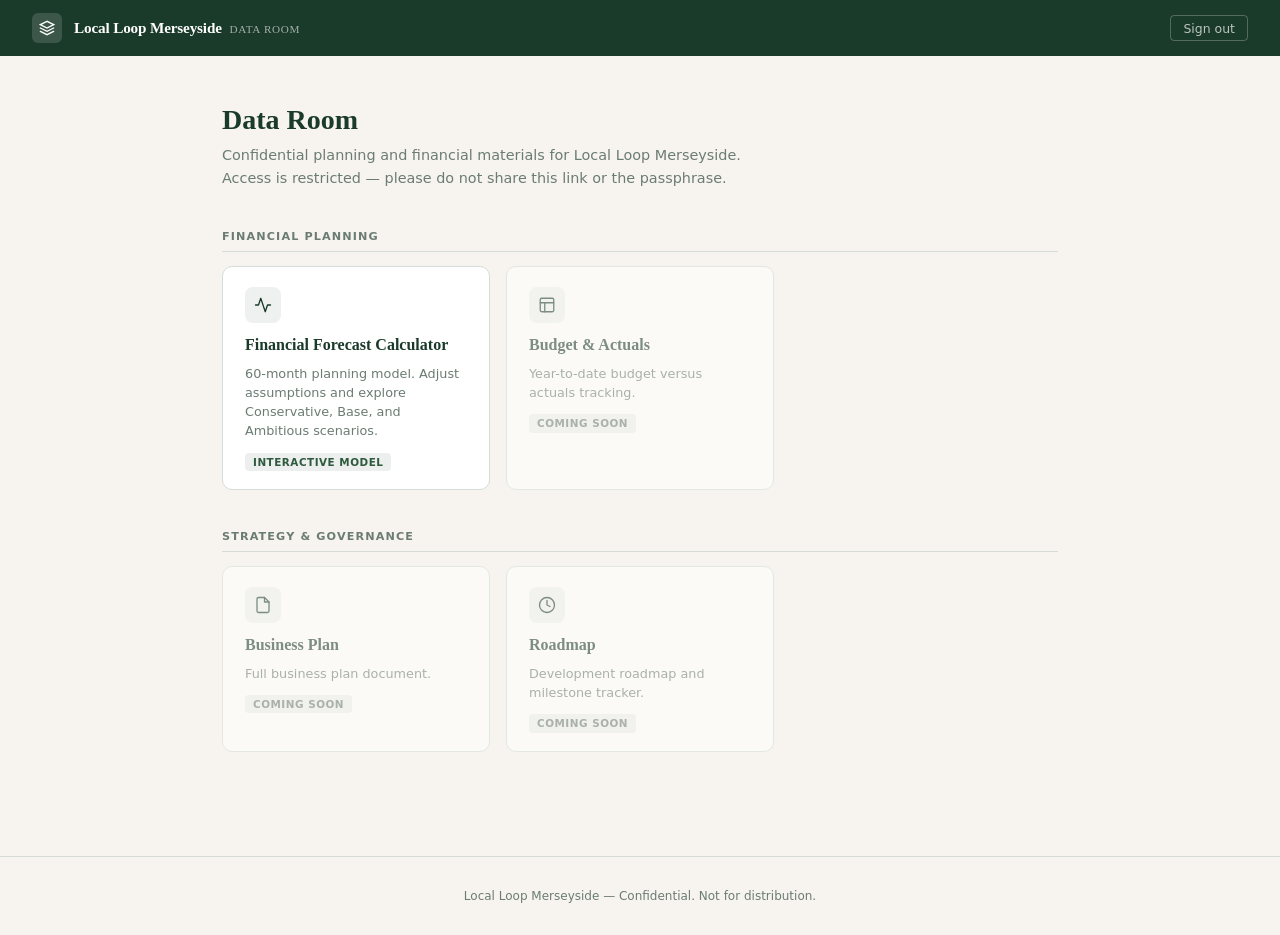
==== public/index.html @ 4d5fb969 "Initial data room — password gate, index, financial model" ====
<!DOCTYPE html>
<html lang="en">
<head>
  <meta charset="UTF-8" />
  <meta name="viewport" content="width=device-width, initial-scale=1.0" />
  <title>Local Loop Merseyside — Data Room</title>
  <style>
    *, *::before, *::after { box-sizing: border-box; margin: 0; padding: 0; }

    @import url('https://fonts.googleapis.com/css2?family=Fraunces:opsz,wght@9..144,400;9..144,600;9..144,700&family=DM+Sans:wght@400;500;600&display=swap');

    :root {
      --forest: #1a3a2a;
      --forest-mid: #2d5a3d;
      --sage: #7aab8a;
      --cream: #f7f4ef;
      --text: #1c2b22;
      --muted: #6b7c72;
      --border: #d4ddd7;
      --card-bg: #ffffff;
    }

    html, body {
      min-height: 100%;
      font-family: 'DM Sans', system-ui, sans-serif;
      background: var(--cream);
      color: var(--text);
    }

    /* ── Header ── */
    header {
      background: var(--forest);
      color: #fff;
      padding: 0 2rem;
      height: 56px;
      display: flex;
      align-items: center;
      justify-content: space-between;
      position: sticky;
      top: 0;
      z-index: 100;
    }

    .header-left {
      display: flex;
      align-items: center;
      gap: 0.75rem;
    }

    .logo-mark {
      width: 30px;
      height: 30px;
      background: rgba(255,255,255,0.15);
      border-radius: 6px;
      display: flex;
      align-items: center;
      justify-content: center;
    }

    .logo-mark svg {
      width: 16px;
      height: 16px;
      fill: none;
      stroke: #fff;
      stroke-width: 2;
      stroke-linecap: round;
    }

    .site-name {
      font-family: 'Fraunces', Georgia, serif;
      font-size: 0.95rem;
      font-weight: 600;
      letter-spacing: -0.01em;
    }

    .site-tag {
      font-size: 0.7rem;
      font-weight: 400;
      opacity: 0.6;
      letter-spacing: 0.06em;
      text-transform: uppercase;
      margin-left: 0.25rem;
    }

    .logout-btn {
      font-size: 0.78rem;
      color: rgba(255,255,255,0.7);
      background: none;
      border: 1px solid rgba(255,255,255,0.25);
      border-radius: 4px;
      padding: 0.3rem 0.75rem;
      cursor: pointer;
      font-family: inherit;
      transition: color 0.15s, border-color 0.15s;
      text-decoration: none;
    }

    .logout-btn:hover { color: #fff; border-color: rgba(255,255,255,0.6); }

    /* ── Main ── */
    main {
      max-width: 900px;
      margin: 0 auto;
      padding: 3rem 2rem 4rem;
    }

    .page-header {
      margin-bottom: 2.5rem;
    }

    .page-header h1 {
      font-family: 'Fraunces', Georgia, serif;
      font-size: 1.75rem;
      font-weight: 700;
      color: var(--forest);
      margin-bottom: 0.5rem;
    }

    .page-header p {
      font-size: 0.9rem;
      color: var(--muted);
      line-height: 1.6;
      max-width: 520px;
    }

    /* ── Section ── */
    .section {
      margin-bottom: 2.5rem;
    }

    .section-title {
      font-size: 0.7rem;
      font-weight: 600;
      letter-spacing: 0.1em;
      text-transform: uppercase;
      color: var(--muted);
      margin-bottom: 0.875rem;
      padding-bottom: 0.5rem;
      border-bottom: 1px solid var(--border);
    }

    /* ── Cards ── */
    .cards {
      display: grid;
      grid-template-columns: repeat(auto-fill, minmax(260px, 1fr));
      gap: 1rem;
    }

    .card {
      background: var(--card-bg);
      border: 1px solid var(--border);
      border-radius: 10px;
      padding: 1.25rem 1.375rem 1.125rem;
      text-decoration: none;
      color: inherit;
      display: flex;
      flex-direction: column;
      gap: 0.5rem;
      transition: border-color 0.15s, box-shadow 0.15s, transform 0.15s;
      position: relative;
    }

    .card:hover {
      border-color: var(--forest-mid);
      box-shadow: 0 4px 16px rgba(26,58,42,0.1);
      transform: translateY(-1px);
    }

    .card:active { transform: translateY(0); }

    .card-icon {
      width: 36px;
      height: 36px;
      background: rgba(26,58,42,0.07);
      border-radius: 8px;
      display: flex;
      align-items: center;
      justify-content: center;
      margin-bottom: 0.25rem;
    }

    .card-icon svg {
      width: 18px;
      height: 18px;
      stroke: var(--forest);
      fill: none;
      stroke-width: 1.75;
      stroke-linecap: round;
      stroke-linejoin: round;
    }

    .card-title {
      font-family: 'Fraunces', Georgia, serif;
      font-size: 1rem;
      font-weight: 600;
      color: var(--forest);
      line-height: 1.3;
    }

    .card-desc {
      font-size: 0.8rem;
      color: var(--muted);
      line-height: 1.5;
    }

    .card-badge {
      display: inline-block;
      font-size: 0.65rem;
      font-weight: 600;
      letter-spacing: 0.05em;
      text-transform: uppercase;
      padding: 0.2rem 0.5rem;
      border-radius: 4px;
      background: rgba(26,58,42,0.08);
      color: var(--forest-mid);
      margin-top: 0.25rem;
      align-self: flex-start;
    }

    .card.placeholder {
      opacity: 0.55;
      pointer-events: none;
      cursor: default;
    }

    .card.placeholder .card-badge {
      background: rgba(107,124,114,0.12);
      color: var(--muted);
    }

    /* ── Footer ── */
    footer {
      text-align: center;
      font-size: 0.75rem;
      color: var(--muted);
      padding: 2rem;
      border-top: 1px solid var(--border);
    }
  </style>
</head>
<body>

<header>
  <div class="header-left">
    <div class="logo-mark">
      <svg viewBox="0 0 24 24">
        <path d="M12 2L2 7l10 5 10-5-10-5z"/>
        <path d="M2 17l10 5 10-5"/>
        <path d="M2 12l10 5 10-5"/>
      </svg>
    </div>
    <span class="site-name">Local Loop Merseyside <span class="site-tag">Data Room</span></span>
  </div>
  <a href="/logout" class="logout-btn">Sign out</a>
</header>

<main>
  <div class="page-header">
    <h1>Data Room</h1>
    <p>Confidential planning and financial materials for Local Loop Merseyside. Access is restricted — please do not share this link or the passphrase.</p>
  </div>

  <!-- Financial Planning -->
  <div class="section">
    <div class="section-title">Financial Planning</div>
    <div class="cards">
      <a href="/financial-model" class="card">
        <div class="card-icon">
          <svg viewBox="0 0 24 24">
            <polyline points="22 12 18 12 15 21 9 3 6 12 2 12"/>
          </svg>
        </div>
        <div class="card-title">Financial Forecast Calculator</div>
        <div class="card-desc">60-month planning model. Adjust assumptions and explore Conservative, Base, and Ambitious scenarios.</div>
        <span class="card-badge">Interactive model</span>
      </a>

      <div class="card placeholder">
        <div class="card-icon">
          <svg viewBox="0 0 24 24">
            <rect x="3" y="3" width="18" height="18" rx="2"/>
            <path d="M3 9h18M9 21V9"/>
          </svg>
        </div>
        <div class="card-title">Budget & Actuals</div>
        <div class="card-desc">Year-to-date budget versus actuals tracking.</div>
        <span class="card-badge">Coming soon</span>
      </div>
    </div>
  </div>

  <!-- Strategy & Governance -->
  <div class="section">
    <div class="section-title">Strategy &amp; Governance</div>
    <div class="cards">
      <div class="card placeholder">
        <div class="card-icon">
          <svg viewBox="0 0 24 24">
            <path d="M14 2H6a2 2 0 0 0-2 2v16a2 2 0 0 0 2 2h12a2 2 0 0 0 2-2V8z"/>
            <polyline points="14 2 14 8 20 8"/>
          </svg>
        </div>
        <div class="card-title">Business Plan</div>
        <div class="card-desc">Full business plan document.</div>
        <span class="card-badge">Coming soon</span>
      </div>

      <div class="card placeholder">
        <div class="card-icon">
          <svg viewBox="0 0 24 24">
            <circle cx="12" cy="12" r="10"/>
            <polyline points="12 6 12 12 16 14"/>
          </svg>
        </div>
        <div class="card-title">Roadmap</div>
        <div class="card-desc">Development roadmap and milestone tracker.</div>
        <span class="card-badge">Coming soon</span>
      </div>
    </div>
  </div>

</main>

<footer>
  Local Loop Merseyside &mdash; Confidential. Not for distribution.
</footer>

</body>
</html>
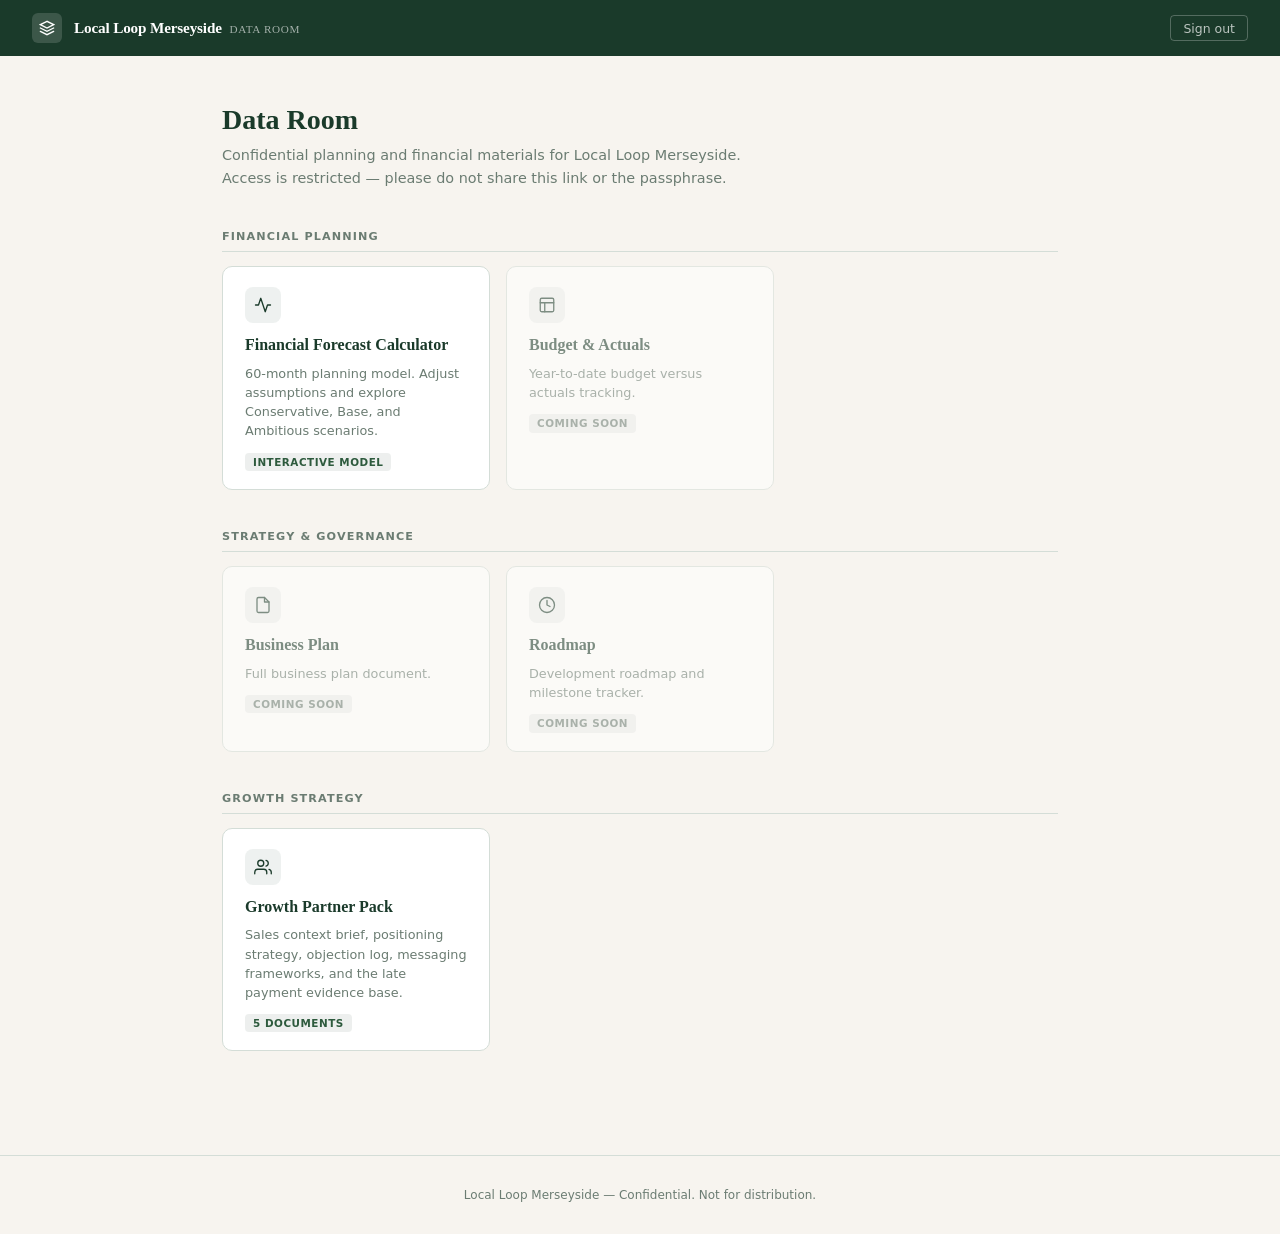
==== commit 66ffa2f7: "Add Growth Partner Pack — 5 static pages from Notion content plus Growth Strategy section on index" ====
--- a/public/index.html
+++ b/public/index.html
@@ -319,6 +319,26 @@
     </div>
   </div>
 
+  <!-- Growth Strategy -->
+  <div class="section">
+    <div class="section-title">Growth Strategy</div>
+    <div class="cards">
+      <a href="/growth-partner-pack/" class="card">
+        <div class="card-icon">
+          <svg viewBox="0 0 24 24">
+            <path d="M17 21v-2a4 4 0 0 0-4-4H5a4 4 0 0 0-4 4v2"/>
+            <circle cx="9" cy="7" r="4"/>
+            <path d="M23 21v-2a4 4 0 0 0-3-3.87"/>
+            <path d="M16 3.13a4 4 0 0 1 0 7.75"/>
+          </svg>
+        </div>
+        <div class="card-title">Growth Partner Pack</div>
+        <div class="card-desc">Sales context brief, positioning strategy, objection log, messaging frameworks, and the late payment evidence base.</div>
+        <span class="card-badge">5 documents</span>
+      </a>
+    </div>
+  </div>
+
 </main>
 
 <footer>
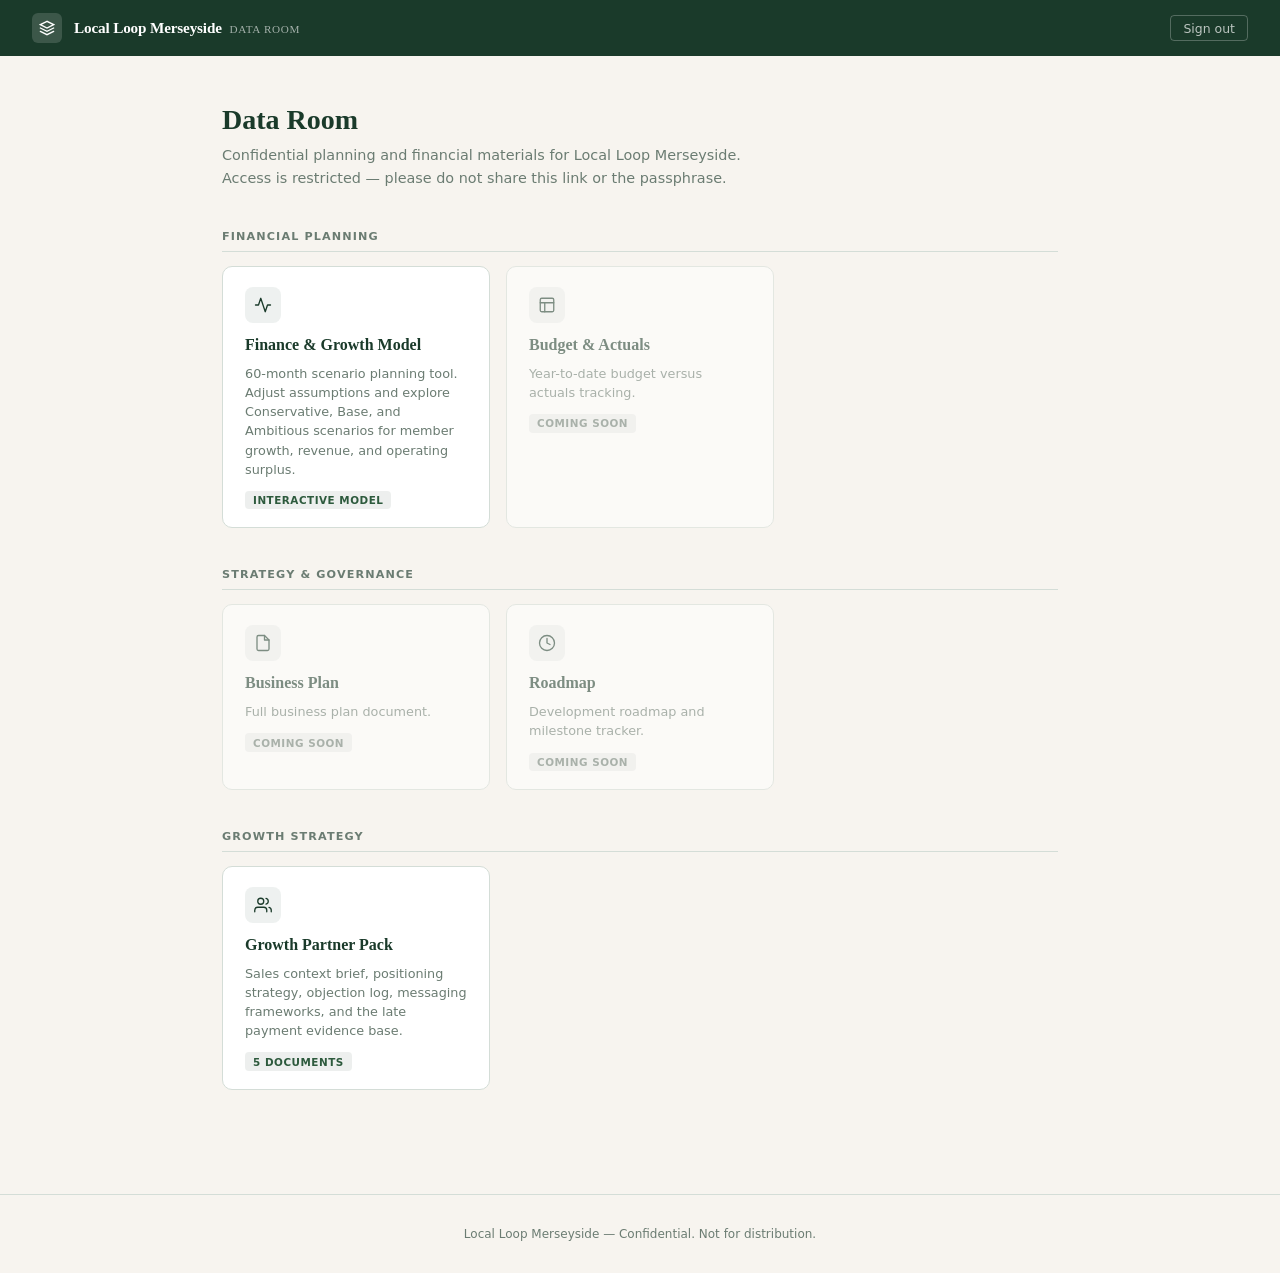
==== commit d4836764: "Rebuild financial model bundle (Finance & Growth Model rename, disclaimer moved, hedging removed) an" ====
--- a/public/index.html
+++ b/public/index.html
@@ -270,8 +270,8 @@
             <polyline points="22 12 18 12 15 21 9 3 6 12 2 12"/>
           </svg>
         </div>
-        <div class="card-title">Financial Forecast Calculator</div>
-        <div class="card-desc">60-month planning model. Adjust assumptions and explore Conservative, Base, and Ambitious scenarios.</div>
+        <div class="card-title">Finance &amp; Growth Model</div>
+        <div class="card-desc">60-month scenario planning tool. Adjust assumptions and explore Conservative, Base, and Ambitious scenarios for member growth, revenue, and operating surplus.</div>
         <span class="card-badge">Interactive model</span>
       </a>
 
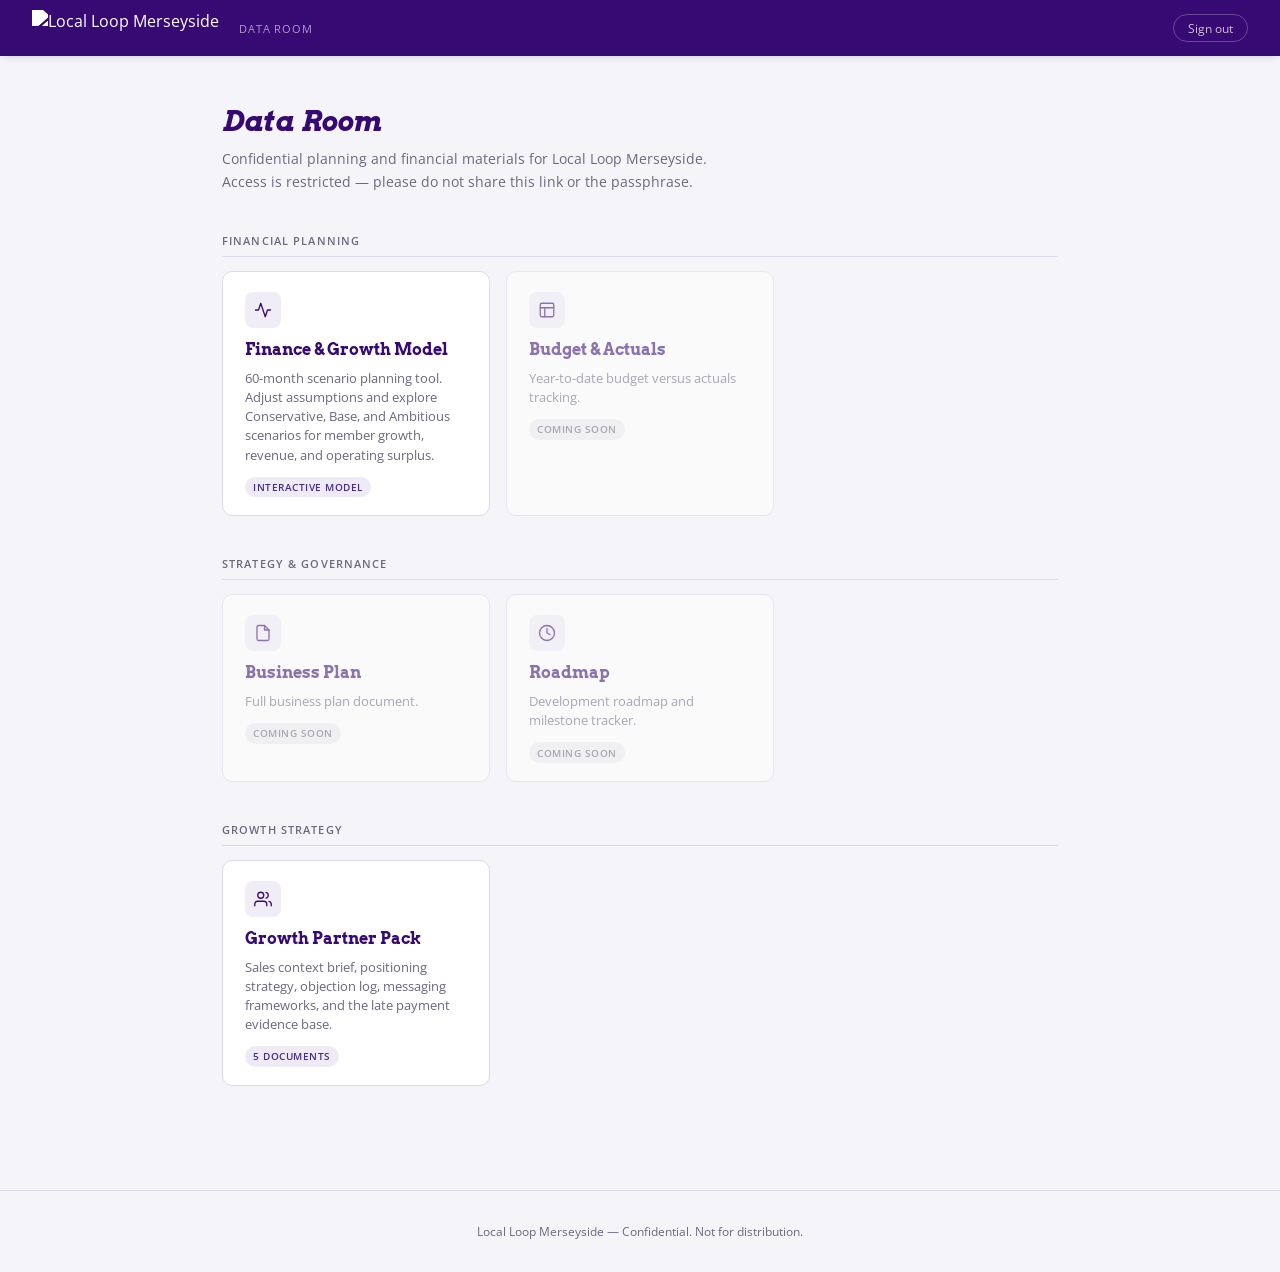
==== commit 09e74c30: "Rebrand: Local Loop purple brand system across all pages - Financial model SPA: replace teal/Fraunce" ====
--- a/public/index.html
+++ b/public/index.html
@@ -4,32 +4,34 @@
   <meta charset="UTF-8" />
   <meta name="viewport" content="width=device-width, initial-scale=1.0" />
   <title>Local Loop Merseyside — Data Room</title>
+  <link rel="preconnect" href="https://fonts.googleapis.com" />
+  <link rel="preconnect" href="https://fonts.gstatic.com" crossorigin />
+  <link href="https://fonts.googleapis.com/css2?family=Arvo:ital,wght@0,400;0,700;1,400;1,700&family=Open+Sans:wght@400;500;600&display=swap" rel="stylesheet" />
   <style>
     *, *::before, *::after { box-sizing: border-box; margin: 0; padding: 0; }
 
-    @import url('https://fonts.googleapis.com/css2?family=Fraunces:opsz,wght@9..144,400;9..144,600;9..144,700&family=DM+Sans:wght@400;500;600&display=swap');
-
     :root {
-      --forest: #1a3a2a;
-      --forest-mid: #2d5a3d;
-      --sage: #7aab8a;
-      --cream: #f7f4ef;
-      --text: #1c2b22;
-      --muted: #6b7c72;
-      --border: #d4ddd7;
-      --card-bg: #ffffff;
+      --purple:      oklch(0.30 0.155 293);
+      --purple-mid:  oklch(0.38 0.145 293);
+      --purple-light:oklch(0.55 0.130 293);
+      --green:       oklch(0.90 0.195 130);
+      --cream:       #f5f4f8;
+      --text:        #1c1a2e;
+      --muted:       #6b6880;
+      --border:      #dddae8;
+      --card-bg:     #ffffff;
     }
 
     html, body {
       min-height: 100%;
-      font-family: 'DM Sans', system-ui, sans-serif;
+      font-family: 'Open Sans', system-ui, sans-serif;
       background: var(--cream);
       color: var(--text);
     }
 
     /* ── Header ── */
     header {
-      background: var(--forest);
+      background: var(--purple);
       color: #fff;
       padding: 0 2rem;
       height: 56px;
@@ -39,6 +41,7 @@
       position: sticky;
       top: 0;
       z-index: 100;
+      box-shadow: 0 2px 8px -2px rgba(30, 0, 80, 0.18);
     }
 
     .header-left {
@@ -47,48 +50,29 @@
       gap: 0.75rem;
     }
 
-    .logo-mark {
-      width: 30px;
-      height: 30px;
-      background: rgba(255,255,255,0.15);
-      border-radius: 6px;
-      display: flex;
-      align-items: center;
-      justify-content: center;
-    }
-
-    .logo-mark svg {
-      width: 16px;
-      height: 16px;
-      fill: none;
-      stroke: #fff;
-      stroke-width: 2;
-      stroke-linecap: round;
-    }
-
-    .site-name {
-      font-family: 'Fraunces', Georgia, serif;
-      font-size: 0.95rem;
-      font-weight: 600;
-      letter-spacing: -0.01em;
+    .header-logo {
+      height: 36px;
+      width: auto;
+      filter: brightness(0) invert(1);
     }
 
     .site-tag {
       font-size: 0.7rem;
       font-weight: 400;
       opacity: 0.6;
-      letter-spacing: 0.06em;
+      letter-spacing: 0.08em;
       text-transform: uppercase;
-      margin-left: 0.25rem;
+      margin-left: 0.5rem;
+      font-family: 'Open Sans', sans-serif;
     }
 
     .logout-btn {
       font-size: 0.78rem;
-      color: rgba(255,255,255,0.7);
+      color: rgba(255,255,255,0.75);
       background: none;
       border: 1px solid rgba(255,255,255,0.25);
-      border-radius: 4px;
-      padding: 0.3rem 0.75rem;
+      border-radius: 20px;
+      padding: 0.3rem 0.875rem;
       cursor: pointer;
       font-family: inherit;
       transition: color 0.15s, border-color 0.15s;
@@ -109,10 +93,11 @@
     }
 
     .page-header h1 {
-      font-family: 'Fraunces', Georgia, serif;
+      font-family: 'Arvo', Georgia, serif;
+      font-style: italic;
       font-size: 1.75rem;
       font-weight: 700;
-      color: var(--forest);
+      color: var(--purple);
       margin-bottom: 0.5rem;
     }
 
@@ -161,8 +146,8 @@
     }
 
     .card:hover {
-      border-color: var(--forest-mid);
-      box-shadow: 0 4px 16px rgba(26,58,42,0.1);
+      border-color: var(--purple-light);
+      box-shadow: 0 4px 16px rgba(60, 0, 140, 0.10);
       transform: translateY(-1px);
     }
 
@@ -171,7 +156,7 @@
     .card-icon {
       width: 36px;
       height: 36px;
-      background: rgba(26,58,42,0.07);
+      background: rgba(60, 0, 140, 0.07);
       border-radius: 8px;
       display: flex;
       align-items: center;
@@ -182,7 +167,7 @@
     .card-icon svg {
       width: 18px;
       height: 18px;
-      stroke: var(--forest);
+      stroke: var(--purple);
       fill: none;
       stroke-width: 1.75;
       stroke-linecap: round;
@@ -190,10 +175,10 @@
     }
 
     .card-title {
-      font-family: 'Fraunces', Georgia, serif;
+      font-family: 'Arvo', Georgia, serif;
       font-size: 1rem;
-      font-weight: 600;
-      color: var(--forest);
+      font-weight: 700;
+      color: var(--purple);
       line-height: 1.3;
     }
 
@@ -210,9 +195,9 @@
       letter-spacing: 0.05em;
       text-transform: uppercase;
       padding: 0.2rem 0.5rem;
-      border-radius: 4px;
-      background: rgba(26,58,42,0.08);
-      color: var(--forest-mid);
+      border-radius: 20px;
+      background: rgba(60, 0, 140, 0.08);
+      color: var(--purple-mid);
       margin-top: 0.25rem;
       align-self: flex-start;
     }
@@ -224,7 +209,7 @@
     }
 
     .card.placeholder .card-badge {
-      background: rgba(107,124,114,0.12);
+      background: rgba(107,104,128,0.12);
       color: var(--muted);
     }
 
@@ -242,14 +227,12 @@
 
 <header>
   <div class="header-left">
-    <div class="logo-mark">
-      <svg viewBox="0 0 24 24">
-        <path d="M12 2L2 7l10 5 10-5-10-5z"/>
-        <path d="M2 17l10 5 10-5"/>
-        <path d="M2 12l10 5 10-5"/>
-      </svg>
-    </div>
-    <span class="site-name">Local Loop Merseyside <span class="site-tag">Data Room</span></span>
+    <img
+      src="https://manus.space/manus-storage/logo-purple-transparent_e17b0e88.png"
+      alt="Local Loop Merseyside"
+      class="header-logo"
+    />
+    <span class="site-tag">Data Room</span>
   </div>
   <a href="/logout" class="logout-btn">Sign out</a>
 </header>
@@ -282,7 +265,7 @@
             <path d="M3 9h18M9 21V9"/>
           </svg>
         </div>
-        <div class="card-title">Budget & Actuals</div>
+        <div class="card-title">Budget &amp; Actuals</div>
         <div class="card-desc">Year-to-date budget versus actuals tracking.</div>
         <span class="card-badge">Coming soon</span>
       </div>
